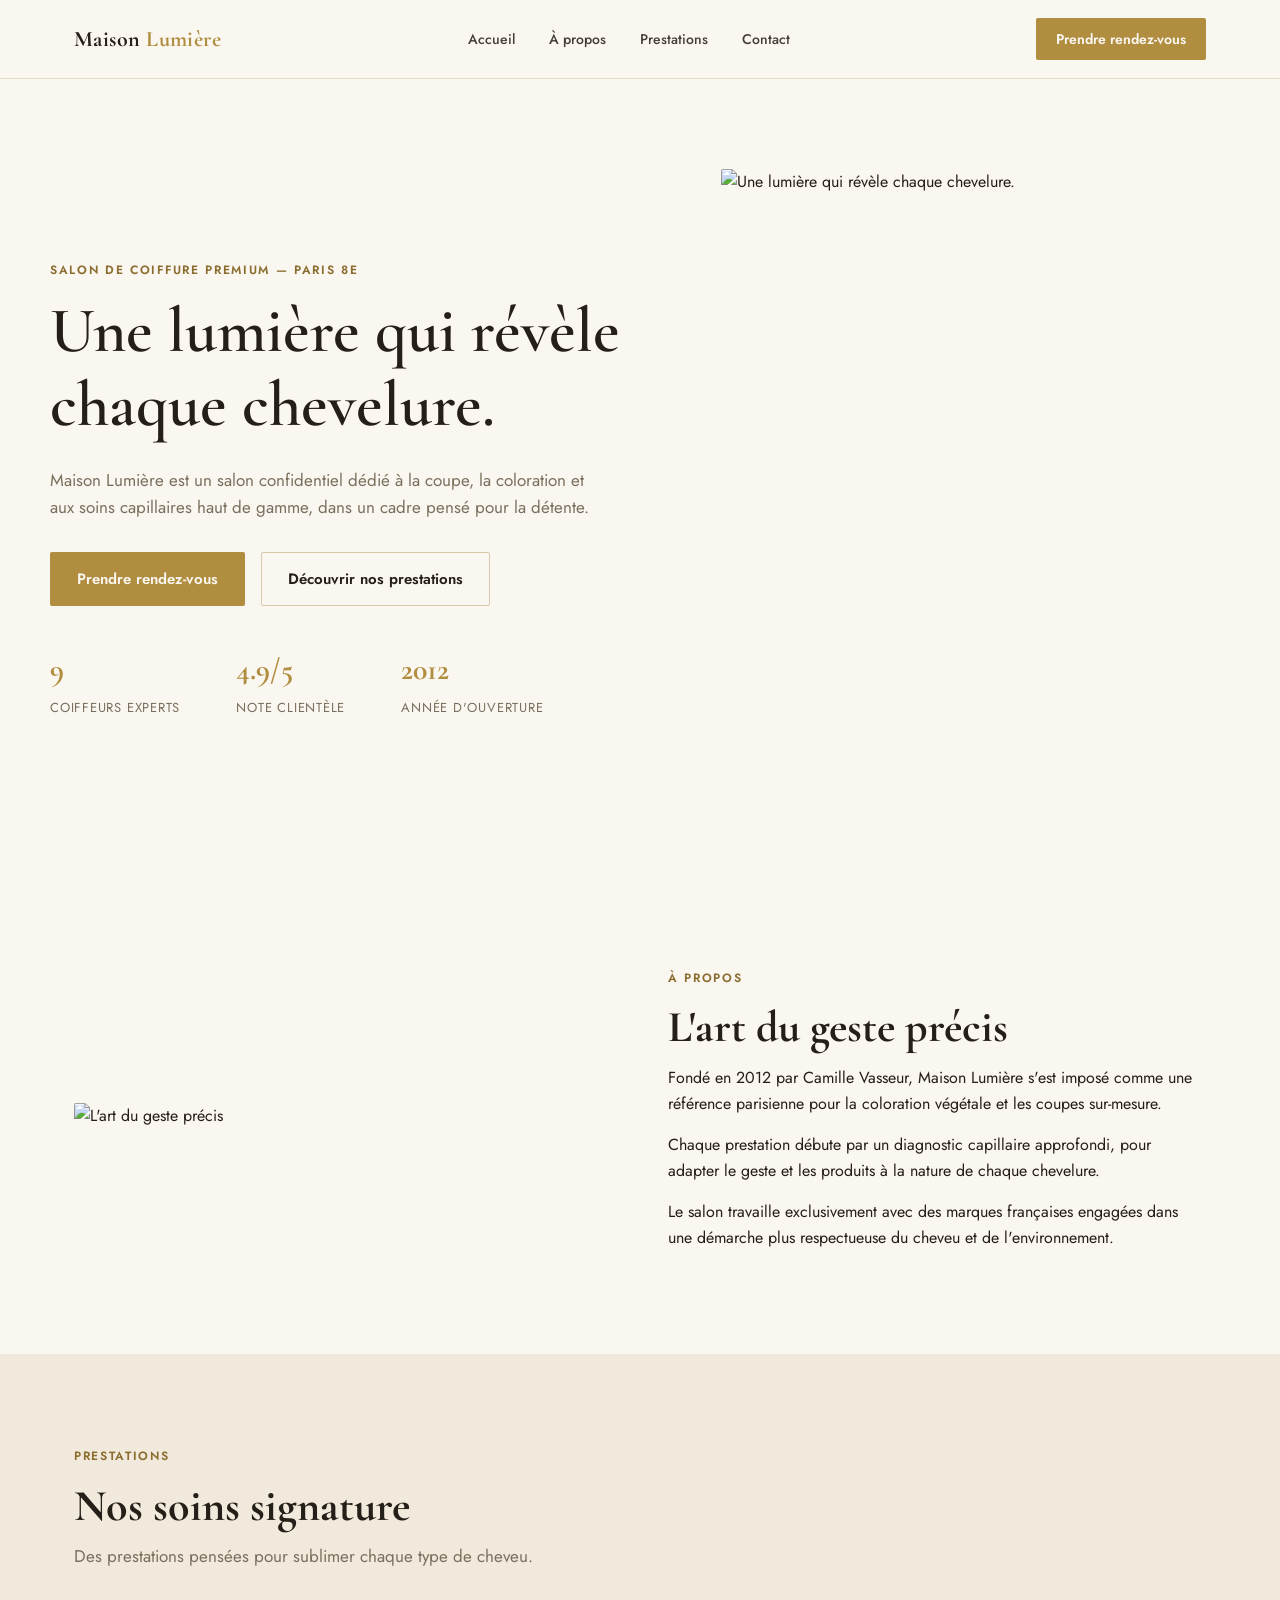
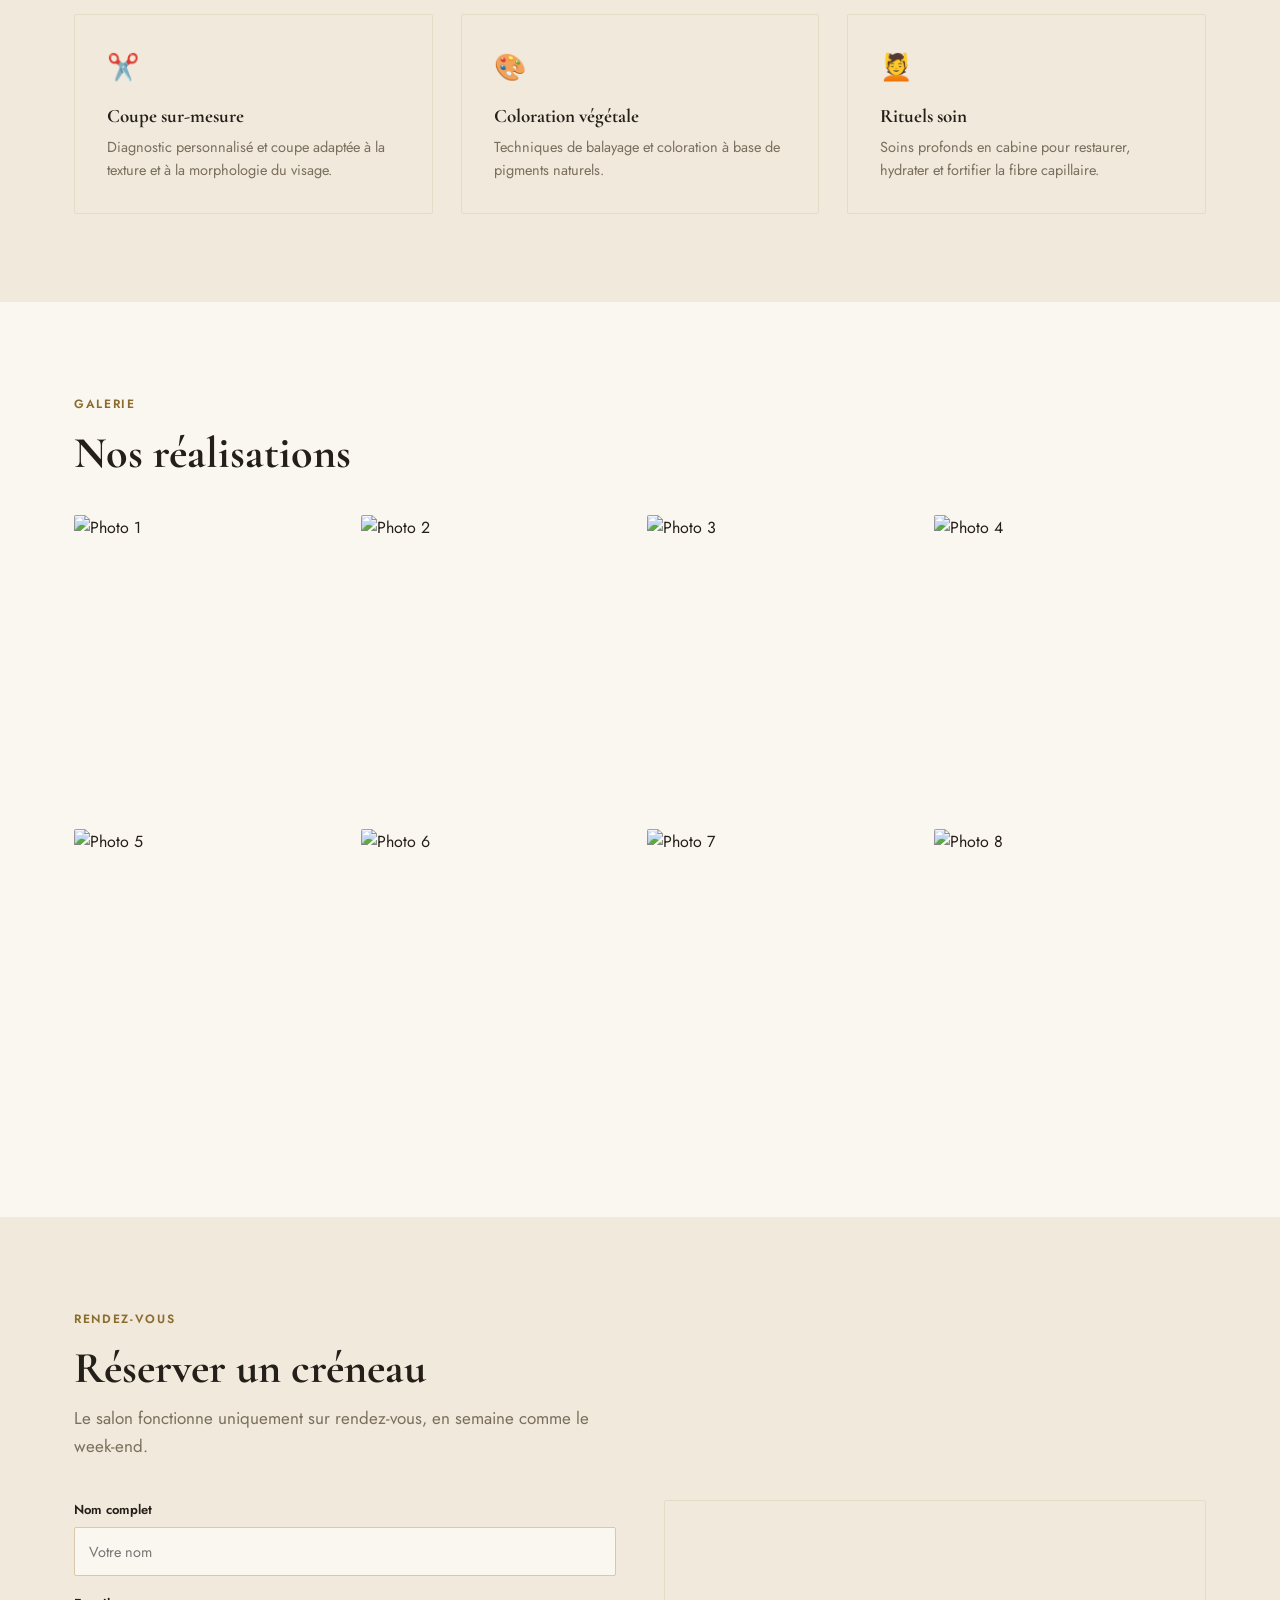
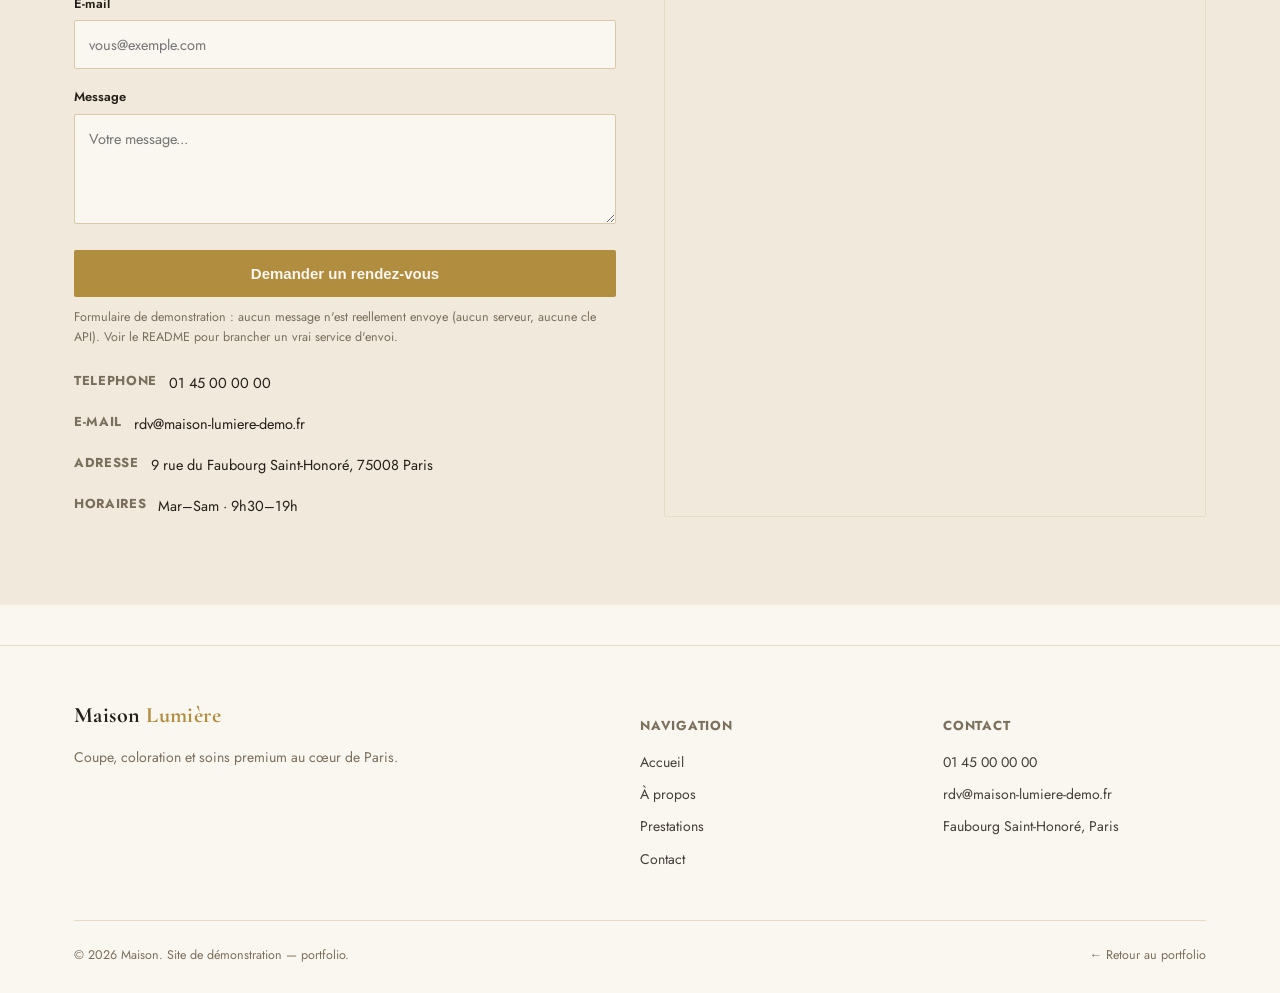
==== coiffeur/index.html @ 1f24f9f5 "Premier envoi : Structure du portfolio et générateur" ====
<!doctype html>
<html lang="fr">
<head>
<meta charset="UTF-8">
<meta name="viewport" content="width=device-width, initial-scale=1.0">
<title>Maison Lumière — Salon de coiffure premium à Paris</title>
<meta name="description" content="Maison Lumière, salon de coiffure premium à Paris. Coupe, coloration, soins. Prise de rendez-vous en ligne.">
<link rel="preconnect" href="https://fonts.googleapis.com">
<link href="https://fonts.googleapis.com/css2?family=Cormorant+Garamond:wght@600;700&family=Jost:wght@400;500;600&display=swap" rel="stylesheet">
<link rel="stylesheet" href="../assets/site.css">
<style>
  :root{
    --bg:#faf6f0; --surface:#f1e9dc; --text:#241f18; --muted:#7a6f5d;
    --line:#e6dbc7; --line-strong:#d8c9ac;
    --accent:#b08d3f; --accent-contrast:#faf6f0;
    --font-display:'Cormorant Garamond', serif;
    --font-body:'Jost', sans-serif;
    --radius:2px;
  }
  .hero h1{font-weight:600;} .eyebrow{color:#8a6d2f;}
</style>
</head>
<body>

<header class="nav">
  <div class="nav-inner">
    <a href="#accueil" class="brand">Maison <span>Lumière</span></a>
    <nav class="links">
      <a href="#accueil">Accueil</a>
      <a href="#apropos">À propos</a>
      <a href="#services">Prestations</a>
      <a href="#contact">Contact</a>
    </nav>
    <a href="#contact" class="nav-cta">Prendre rendez-vous</a>
    <button class="burger" aria-label="Menu"><span></span><span></span><span></span></button>
  </div>
  <div class="mobile-menu">
    <a href="#accueil">Accueil</a>
    <a href="#apropos">À propos</a>
    <a href="#services">Prestations</a>
    <a href="#contact">Contact</a>
  </div>
</header>


<section class="hero" id="accueil">
  <div class="container hero-grid">
    <div>
      
      <div class="eyebrow reveal">Salon de coiffure premium — Paris 8e</div>
      <h1 class="reveal">Une lumière qui révèle chaque chevelure.</h1>
      <p class="lede reveal">Maison Lumière est un salon confidentiel dédié à la coupe, la coloration et aux soins capillaires haut de gamme, dans un cadre pensé pour la détente.</p>
      <div class="hero-actions reveal">
        <a href="#contact" class="btn btn-primary">Prendre rendez-vous</a>
        <a href="#services" class="btn btn-ghost">Découvrir nos prestations</a>
      </div>
      <div class="stats reveal"><div class="stat"><b>9</b><span>coiffeurs experts</span></div><div class="stat"><b>4.9/5</b><span>note clientèle</span></div><div class="stat"><b>2012</b><span>année d'ouverture</span></div></div>
    </div>
    <div class="hero-media reveal">
      <img src="https://picsum.photos/seed/lumiere-hero/900/1100" alt="Une lumière qui révèle chaque chevelure." style="aspect-ratio:4/5;">
    </div>
  </div>
</section>



<section class="section" id="apropos">
  <div class="container split">
    
    <div class="reveal"><img src="https://picsum.photos/seed/lumiere-salon/900/700" alt="L'art du geste précis"></div>
    
    <div>
      <div class="eyebrow reveal">À propos</div>
      <h2 class="section-title reveal">L'art du geste précis</h2>
      <div class="reveal"><p>Fondé en 2012 par Camille Vasseur, Maison Lumière s'est imposé comme une référence parisienne pour la coloration végétale et les coupes sur-mesure.</p><p>Chaque prestation débute par un diagnostic capillaire approfondi, pour adapter le geste et les produits à la nature de chaque chevelure.</p><p>Le salon travaille exclusivement avec des marques françaises engagées dans une démarche plus respectueuse du cheveu et de l'environnement.</p></div>
    </div>
  </div>
</section>



<section class="section alt" id="services">
  <div class="container">
    <div class="eyebrow reveal">Prestations</div>
    <h2 class="section-title reveal">Nos soins signature</h2>
    <p class="lede reveal" style="margin-bottom:44px;">Des prestations pensées pour sublimer chaque type de cheveu.</p>
    <div class="grid-3"><div class="card reveal"><div class="icon">✂️</div><h3>Coupe sur-mesure</h3><p>Diagnostic personnalisé et coupe adaptée à la texture et à la morphologie du visage.</p></div><div class="card reveal"><div class="icon">🎨</div><h3>Coloration végétale</h3><p>Techniques de balayage et coloration à base de pigments naturels.</p></div><div class="card reveal"><div class="icon">💆</div><h3>Rituels soin</h3><p>Soins profonds en cabine pour restaurer, hydrater et fortifier la fibre capillaire.</p></div></div>
  </div>
</section>



<section class="section" id="galerie">
  <div class="container">
    <div class="eyebrow reveal">Galerie</div>
    <h2 class="section-title reveal" style="margin-bottom:36px;">Nos réalisations</h2>
    <div class="gallery reveal"><a href="https://picsum.photos/seed/lumiere-1/900/900" target="_blank" rel="noopener"><img src="https://picsum.photos/seed/lumiere-1/500/500" alt="Photo 1" loading="lazy"></a><a href="https://picsum.photos/seed/lumiere-2/900/900" target="_blank" rel="noopener"><img src="https://picsum.photos/seed/lumiere-2/500/500" alt="Photo 2" loading="lazy"></a><a href="https://picsum.photos/seed/lumiere-3/900/900" target="_blank" rel="noopener"><img src="https://picsum.photos/seed/lumiere-3/500/500" alt="Photo 3" loading="lazy"></a><a href="https://picsum.photos/seed/lumiere-4/900/900" target="_blank" rel="noopener"><img src="https://picsum.photos/seed/lumiere-4/500/500" alt="Photo 4" loading="lazy"></a><a href="https://picsum.photos/seed/lumiere-5/900/900" target="_blank" rel="noopener"><img src="https://picsum.photos/seed/lumiere-5/500/500" alt="Photo 5" loading="lazy"></a><a href="https://picsum.photos/seed/lumiere-6/900/900" target="_blank" rel="noopener"><img src="https://picsum.photos/seed/lumiere-6/500/500" alt="Photo 6" loading="lazy"></a><a href="https://picsum.photos/seed/lumiere-7/900/900" target="_blank" rel="noopener"><img src="https://picsum.photos/seed/lumiere-7/500/500" alt="Photo 7" loading="lazy"></a><a href="https://picsum.photos/seed/lumiere-8/900/900" target="_blank" rel="noopener"><img src="https://picsum.photos/seed/lumiere-8/500/500" alt="Photo 8" loading="lazy"></a></div>
  </div>
</section>



<section class="section alt" id="contact">
  <div class="container">
    <div class="eyebrow reveal">Rendez-vous</div>
    <h2 class="section-title reveal">Réserver un créneau</h2>
    <p class="lede reveal" style="margin-bottom:40px;">Le salon fonctionne uniquement sur rendez-vous, en semaine comme le week-end.</p>
    <div class="contact-grid">
      <div class="reveal">
        <form class="contact-form">
          <div class="field"><label>Nom complet</label><input type="text" required placeholder="Votre nom"></div>
          <div class="field"><label>E-mail</label><input type="email" required placeholder="vous@exemple.com"></div>
          <div class="field"><label>Message</label><textarea required placeholder="Votre message..."></textarea></div>
          <button type="submit" class="btn btn-primary" style="width:100%;">Demander un rendez-vous</button>
        </form>
        <p class="form-note">Formulaire de demonstration : aucun message n'est reellement envoye (aucun serveur, aucune cle API). Voir le README pour brancher un vrai service d'envoi.</p>
        <div class="contact-info">
          <div><b>Telephone</b>01 45 00 00 00</div>
          <div><b>E-mail</b>rdv@maison-lumiere-demo.fr</div>
          <div><b>Adresse</b>9 rue du Faubourg Saint-Honoré, 75008 Paris</div>
          <div><b>Horaires</b>Mar–Sam · 9h30–19h</div>
        </div>
      </div>
      <div class="map reveal">
        <iframe loading="lazy" src="https://www.google.com/maps?q=Faubourg+Saint-Honore+Paris&output=embed"></iframe>
      </div>
    </div>
  </div>
</section>


<footer class="site-footer">
  <div class="container">
    <div class="footer-grid">
      <div>
        <div class="brand" style="margin-bottom:12px;">Maison <span>Lumière</span></div>
        <p class="lede" style="font-size:14px;">Coupe, coloration et soins premium au cœur de Paris.</p>
      </div>
      <div>
        <h4>Navigation</h4>
        <a href="#accueil">Accueil</a>
        <a href="#apropos">À propos</a>
        <a href="#services">Prestations</a>
        <a href="#contact">Contact</a>
      </div>
      <div>
        <h4>Contact</h4>
        <a href="tel:01 45 00 00 00">01 45 00 00 00</a>
        <a href="mailto:rdv@maison-lumiere-demo.fr">rdv@maison-lumiere-demo.fr</a>
        <a href="#">Faubourg Saint-Honoré, Paris</a>
      </div>
    </div>
    <div class="footer-bottom">
      <span>© 2026 Maison. Site de démonstration — portfolio.</span>
      <span><a href="../index.html">← Retour au portfolio</a></span>
    </div>
  </div>
</footer>

<script src="../assets/site.js"></script>
</body>
</html>
---- assets/site.css ----
/* ===================================================================
   Feuille de style partagée — utilisée par les 8 sites de démonstration
   Chaque site définit ses propres couleurs via des variables CSS
   dans son <head>, cette feuille gère la structure et les composants.
   =================================================================== */

:root{
  --font-display: 'Playfair Display', serif;
  --font-body: 'Inter', sans-serif;
  --radius: 6px;
  --maxw: 1180px;
}

*,*::before,*::after{ box-sizing:border-box; }
html{ scroll-behavior:smooth; }
body{
  margin:0;
  font-family:var(--font-body);
  color:var(--text);
  background:var(--bg);
  line-height:1.6;
  -webkit-font-smoothing:antialiased;
}
img{ max-width:100%; display:block; }
a{ color:inherit; text-decoration:none; }
h1,h2,h3{ font-family:var(--font-display); margin:0 0 .4em; line-height:1.15; }
p{ margin:0 0 1em; }
.container{ max-width:var(--maxw); margin:0 auto; padding:0 24px; }
.section{ padding:88px 0; }
.section-title{ font-size:clamp(28px,4vw,44px); margin-bottom:12px; }
.eyebrow{
  display:inline-block; font-family:var(--font-body); font-size:12px;
  letter-spacing:.14em; text-transform:uppercase; color:var(--accent);
  margin-bottom:14px; font-weight:600;
}
.lede{ max-width:560px; color:var(--muted); font-size:17px; }

/* ---------- Header ---------- */
header.nav{
  position:sticky; top:0; z-index:50;
  background:var(--bg); border-bottom:1px solid var(--line);
}
.nav-inner{
  max-width:var(--maxw); margin:0 auto; padding:18px 24px;
  display:flex; align-items:center; justify-content:space-between;
}
.brand{ font-family:var(--font-display); font-size:22px; font-weight:700; letter-spacing:.02em; }
.brand span{ color:var(--accent); }
nav.links{ display:flex; gap:34px; font-size:14px; font-weight:500; }
nav.links a{ opacity:.85; transition:opacity .2s; }
nav.links a:hover{ opacity:1; color:var(--accent); }
.nav-cta{
  background:var(--accent); color:var(--accent-contrast);
  padding:10px 20px; border-radius:var(--radius); font-size:14px; font-weight:600;
  white-space:nowrap;
}
.burger{ display:none; flex-direction:column; gap:5px; background:none; border:0; cursor:pointer; padding:6px; }
.burger span{ width:24px; height:2px; background:var(--text); display:block; }
.mobile-menu{
  display:none; flex-direction:column; gap:0; border-top:1px solid var(--line);
  background:var(--bg);
}
.mobile-menu.open{ display:flex; }
.mobile-menu a{ padding:16px 24px; border-bottom:1px solid var(--line); font-size:15px; }

@media (max-width:860px){
  nav.links, .nav-cta{ display:none; }
  .burger{ display:flex; }
}

/* ---------- Hero ---------- */
.hero{ position:relative; overflow:hidden; }
.hero-grid{
  display:grid; grid-template-columns:1.1fr .9fr; gap:48px; align-items:center;
  padding:90px 0 70px;
}
.hero h1{ font-size:clamp(36px,5.4vw,64px); }
.hero-actions{ display:flex; gap:16px; margin-top:30px; flex-wrap:wrap; }
.btn{
  display:inline-flex; align-items:center; justify-content:center; gap:8px;
  padding:14px 26px; border-radius:var(--radius); font-weight:600; font-size:15px;
  cursor:pointer; border:1px solid transparent; transition:transform .15s ease, opacity .15s ease;
}
.btn:hover{ transform:translateY(-2px); }
.btn-primary{ background:var(--accent); color:var(--accent-contrast); }
.btn-ghost{ background:transparent; border-color:var(--line-strong); color:var(--text); }
.hero-media{ border-radius:var(--radius); overflow:hidden; aspect-ratio:4/5; }
.hero-media img{ width:100%; height:100%; object-fit:cover; }

@media (max-width:860px){
  .hero-grid{ grid-template-columns:1fr; padding-top:50px; }
  .hero-media{ order:-1; aspect-ratio:16/10; }
}

/* ---------- Stat / trust bar ---------- */
.stats{ display:flex; gap:56px; margin-top:40px; flex-wrap:wrap; }
.stat b{ display:block; font-family:var(--font-display); font-size:30px; color:var(--accent); }
.stat span{ font-size:13px; color:var(--muted); text-transform:uppercase; letter-spacing:.06em; }

/* ---------- Cards / grids ---------- */
.grid-3{ display:grid; grid-template-columns:repeat(3,1fr); gap:28px; }
.grid-2{ display:grid; grid-template-columns:1fr 1fr; gap:28px; }
@media (max-width:860px){ .grid-3, .grid-2{ grid-template-columns:1fr; } }

.card{
  background:var(--surface); border:1px solid var(--line); border-radius:var(--radius);
  padding:32px; transition:transform .2s ease, box-shadow .2s ease;
}
.card:hover{ transform:translateY(-4px); box-shadow:0 14px 30px -18px rgba(0,0,0,.25); }
.card .icon{ font-size:26px; margin-bottom:16px; }
.card h3{ font-size:19px; margin-bottom:8px; }
.card p{ color:var(--muted); font-size:14.5px; margin:0; }

/* ---------- Gallery ---------- */
.gallery{ display:grid; grid-template-columns:repeat(4,1fr); gap:14px; }
.gallery img{ border-radius:var(--radius); aspect-ratio:1/1; object-fit:cover; width:100%; }
.gallery a:nth-child(4n+1) img, .gallery a:nth-child(4n+2) img{ aspect-ratio: 1/1.1; }
@media (max-width:860px){ .gallery{ grid-template-columns:repeat(2,1fr); } }

/* ---------- Testimonials ---------- */
.quote{
  background:var(--surface); border:1px solid var(--line); border-radius:var(--radius);
  padding:28px; font-size:15px;
}
.quote .stars{ color:var(--accent); letter-spacing:2px; margin-bottom:12px; }
.quote .who{ margin-top:16px; font-weight:600; font-size:14px; }
.quote .who span{ display:block; font-weight:400; color:var(--muted); font-size:13px; }

/* ---------- Split section ---------- */
.split{ display:grid; grid-template-columns:1fr 1fr; gap:56px; align-items:center; }
@media (max-width:860px){ .split{ grid-template-columns:1fr; } }
.split img{ border-radius:var(--radius); }

/* ---------- Banner / CTA ---------- */
.banner{
  background:var(--accent); color:var(--accent-contrast);
  border-radius:var(--radius); padding:56px; text-align:center;
}
.banner h2{ color:var(--accent-contrast); }
.banner p{ opacity:.9; }

/* alt background section */
.alt{ background:var(--surface); }

/* ---------- Contact ---------- */
.contact-grid{ display:grid; grid-template-columns:1fr 1fr; gap:48px; }
@media (max-width:860px){ .contact-grid{ grid-template-columns:1fr; } }
.field{ margin-bottom:18px; }
.field label{ display:block; font-size:13px; font-weight:600; margin-bottom:6px; }
.field input, .field textarea{
  width:100%; padding:13px 14px; border-radius:var(--radius); border:1px solid var(--line-strong);
  background:var(--bg); color:var(--text); font-family:var(--font-body); font-size:14.5px;
}
.field textarea{ resize:vertical; min-height:110px; }
.form-note{ font-size:12.5px; color:var(--muted); margin-top:10px; }
.map{ border-radius:var(--radius); overflow:hidden; border:1px solid var(--line); }
.map iframe{ width:100%; height:100%; min-height:280px; border:0; display:block; }
.contact-info{ display:flex; flex-direction:column; gap:18px; margin-top:24px; }
.contact-info div{ display:flex; gap:12px; font-size:14.5px; }
.contact-info b{ font-size:13px; text-transform:uppercase; letter-spacing:.05em; display:block; color:var(--muted); }

/* ---------- Footer ---------- */
footer.site-footer{ border-top:1px solid var(--line); padding:52px 0 28px; margin-top:40px; }
.footer-grid{ display:grid; grid-template-columns:2fr 1fr 1fr; gap:40px; }
@media (max-width:860px){ .footer-grid{ grid-template-columns:1fr; gap:28px; } }
.footer-grid h4{ font-size:13px; text-transform:uppercase; letter-spacing:.06em; margin-bottom:14px; color:var(--muted); }
.footer-grid a{ display:block; font-size:14px; margin-bottom:10px; opacity:.85; }
.footer-grid a:hover{ opacity:1; }
.footer-bottom{
  margin-top:40px; padding-top:24px; border-top:1px solid var(--line);
  display:flex; justify-content:space-between; font-size:12.5px; color:var(--muted); flex-wrap:wrap; gap:10px;
}

/* ---------- reveal on scroll ---------- */
.reveal{ opacity:0; transform:translateY(18px); transition:opacity .6s ease, transform .6s ease; }
.reveal.in{ opacity:1; transform:none; }

@media (prefers-reduced-motion: reduce){
  .reveal{ opacity:1; transform:none; transition:none; }
  html{ scroll-behavior:auto; }
}

/* badge used on plumber/lawyer/etc for urgency or trust */
.badge{
  display:inline-flex; align-items:center; gap:8px; background:var(--surface);
  border:1px solid var(--line); padding:8px 14px; border-radius:100px; font-size:13px; font-weight:600;
}
.badge .dot{ width:8px; height:8px; border-radius:50%; background:var(--accent); }
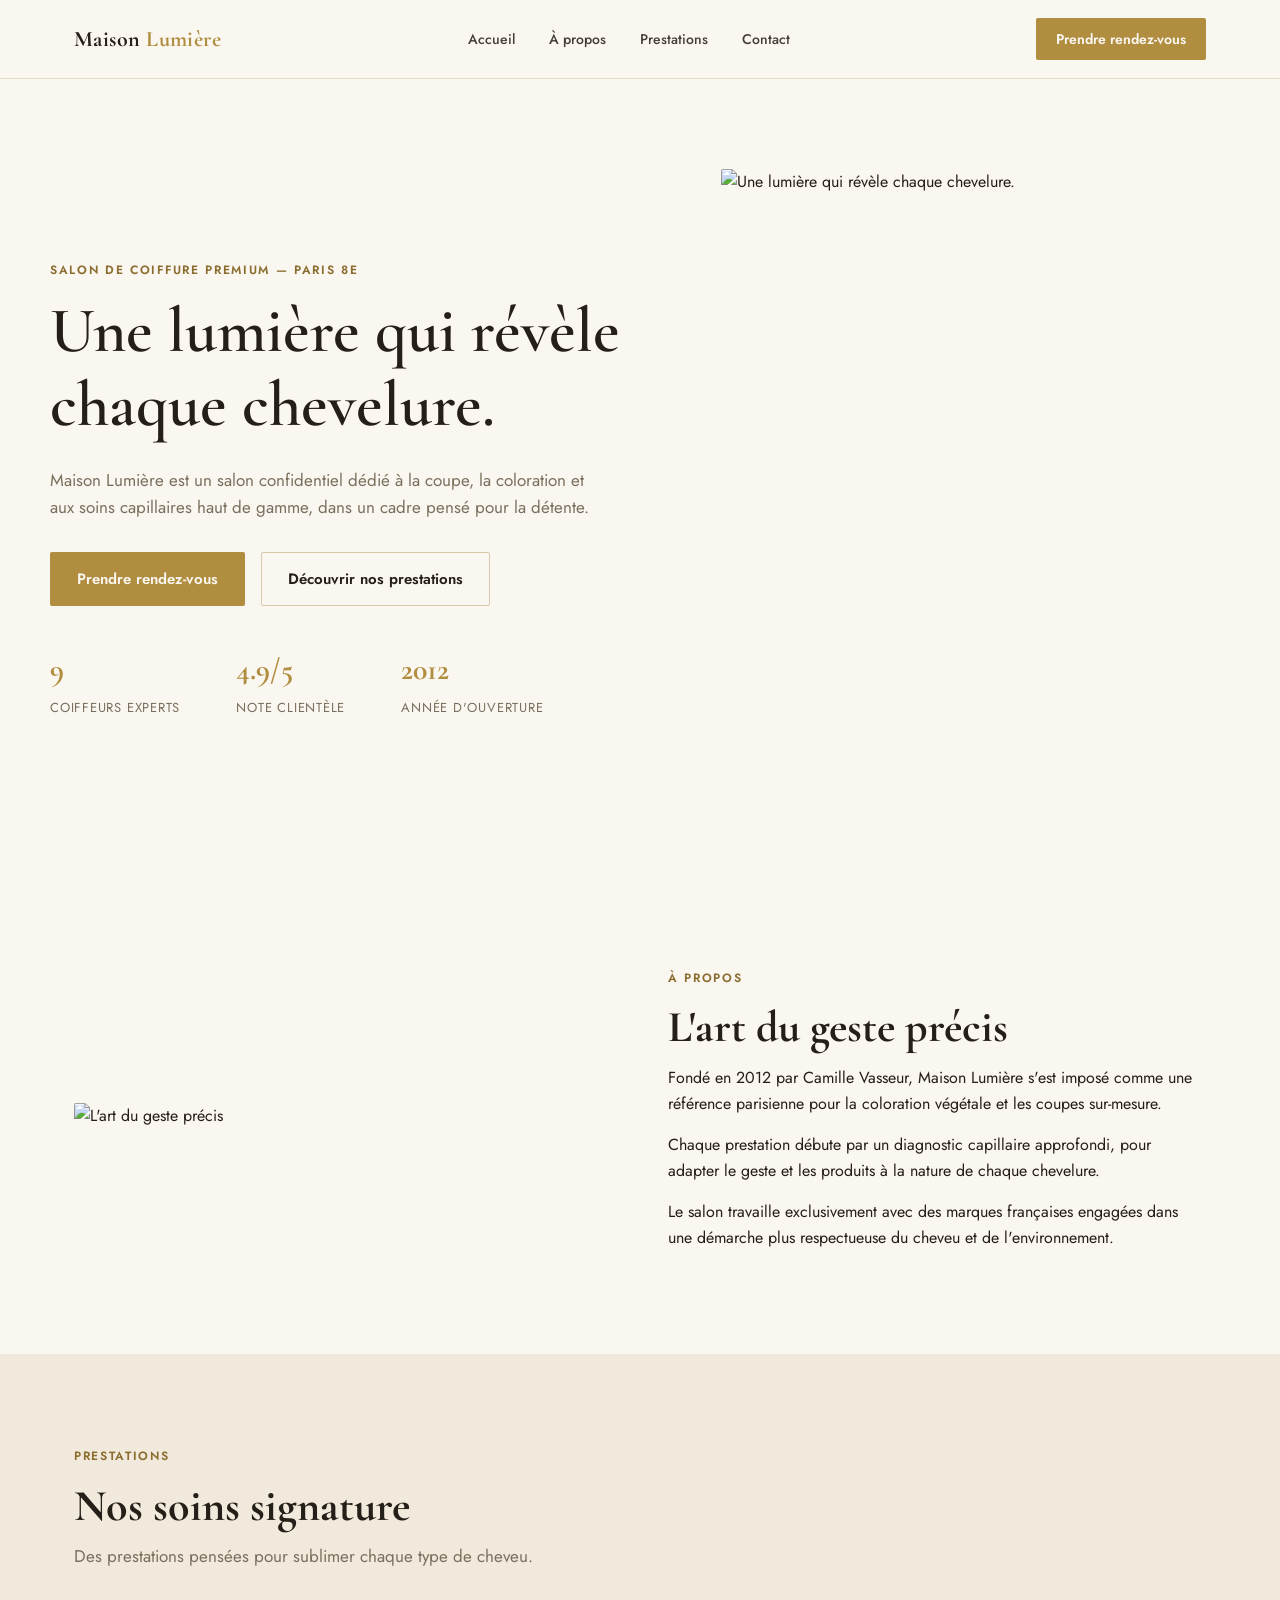
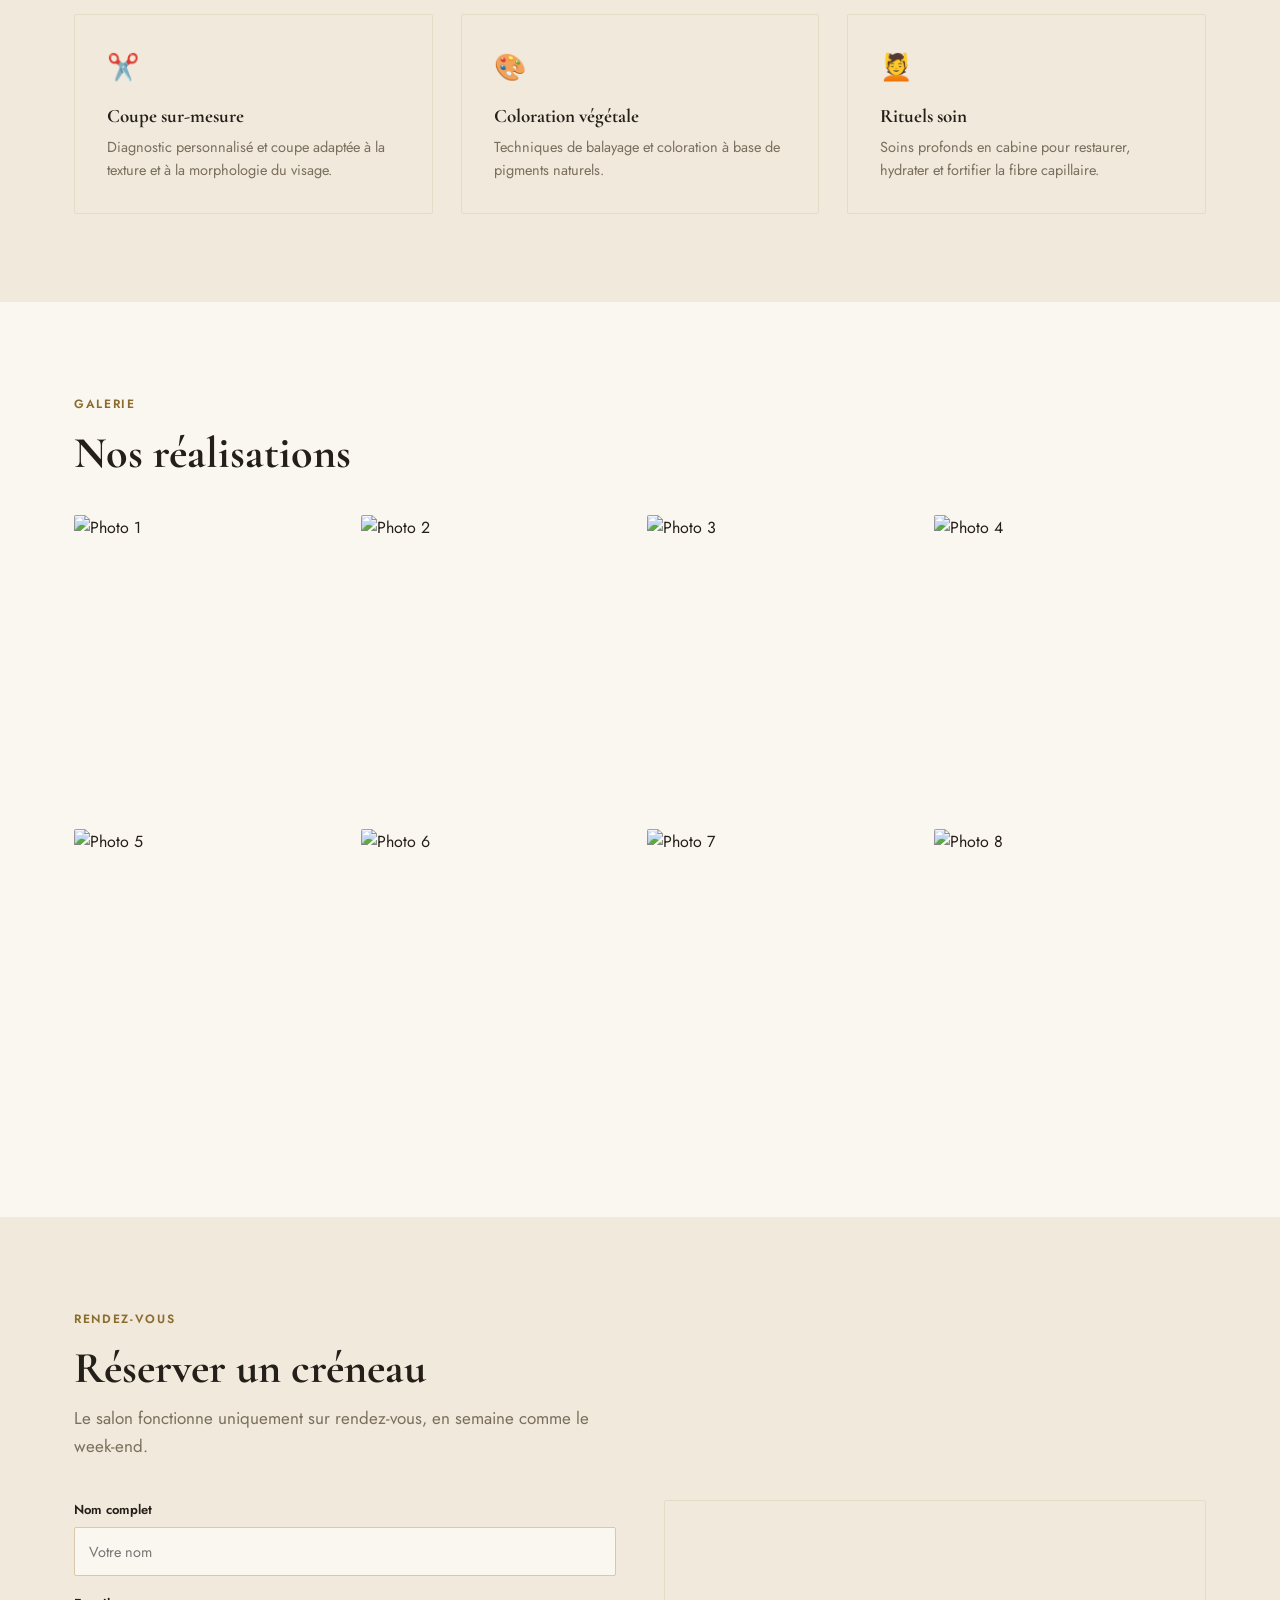
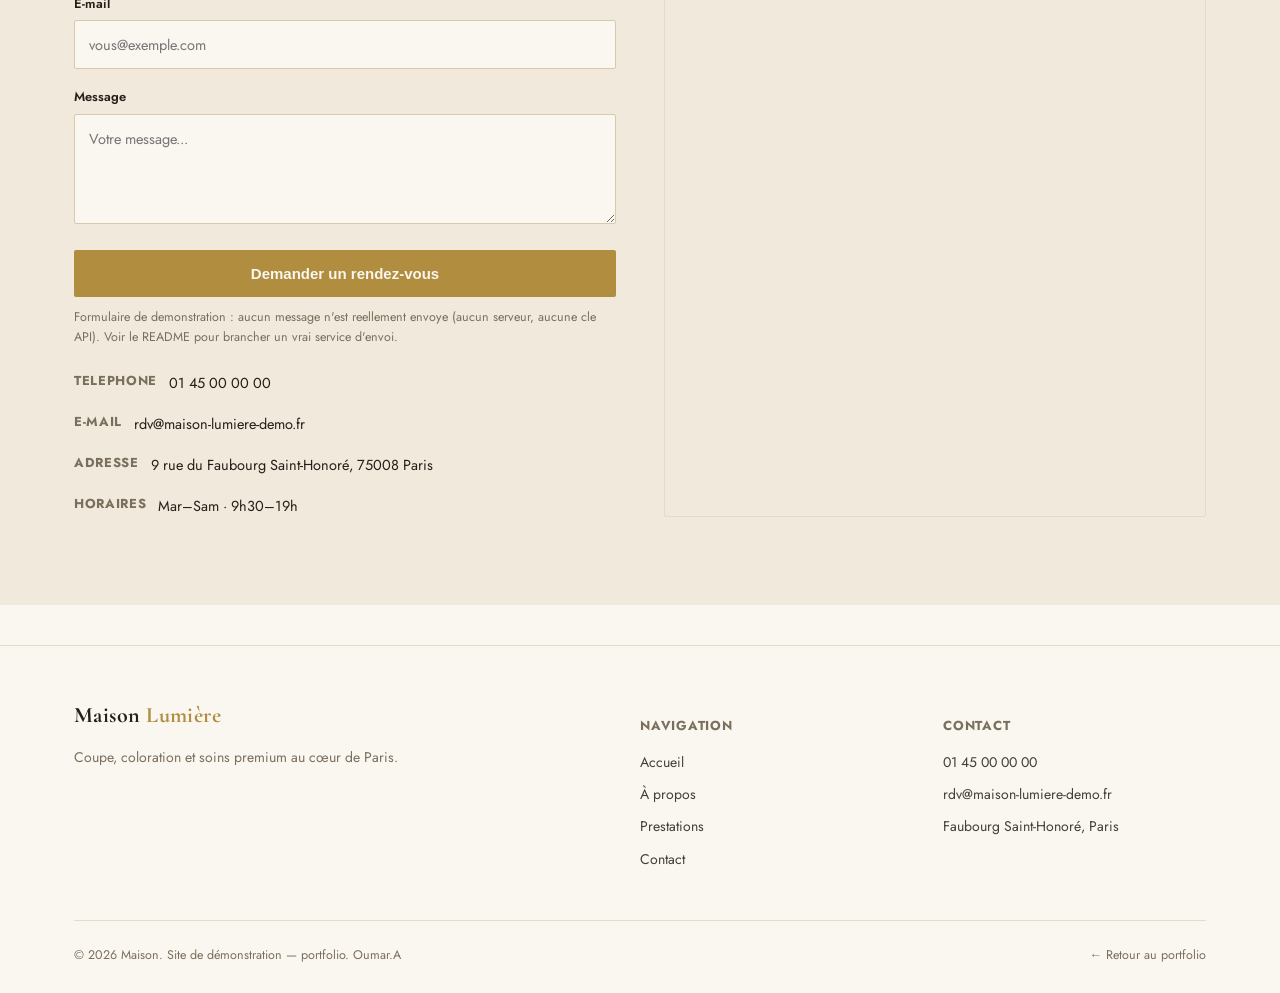
==== commit 4df74804: "Update index.html" ====
--- a/coiffeur/index.html
+++ b/coiffeur/index.html
@@ -151,7 +151,7 @@
       </div>
     </div>
     <div class="footer-bottom">
-      <span>© 2026 Maison. Site de démonstration — portfolio.</span>
+      <span>© 2026 Maison. Site de démonstration — portfolio. Oumar.A</span>
       <span><a href="../index.html">← Retour au portfolio</a></span>
     </div>
   </div>
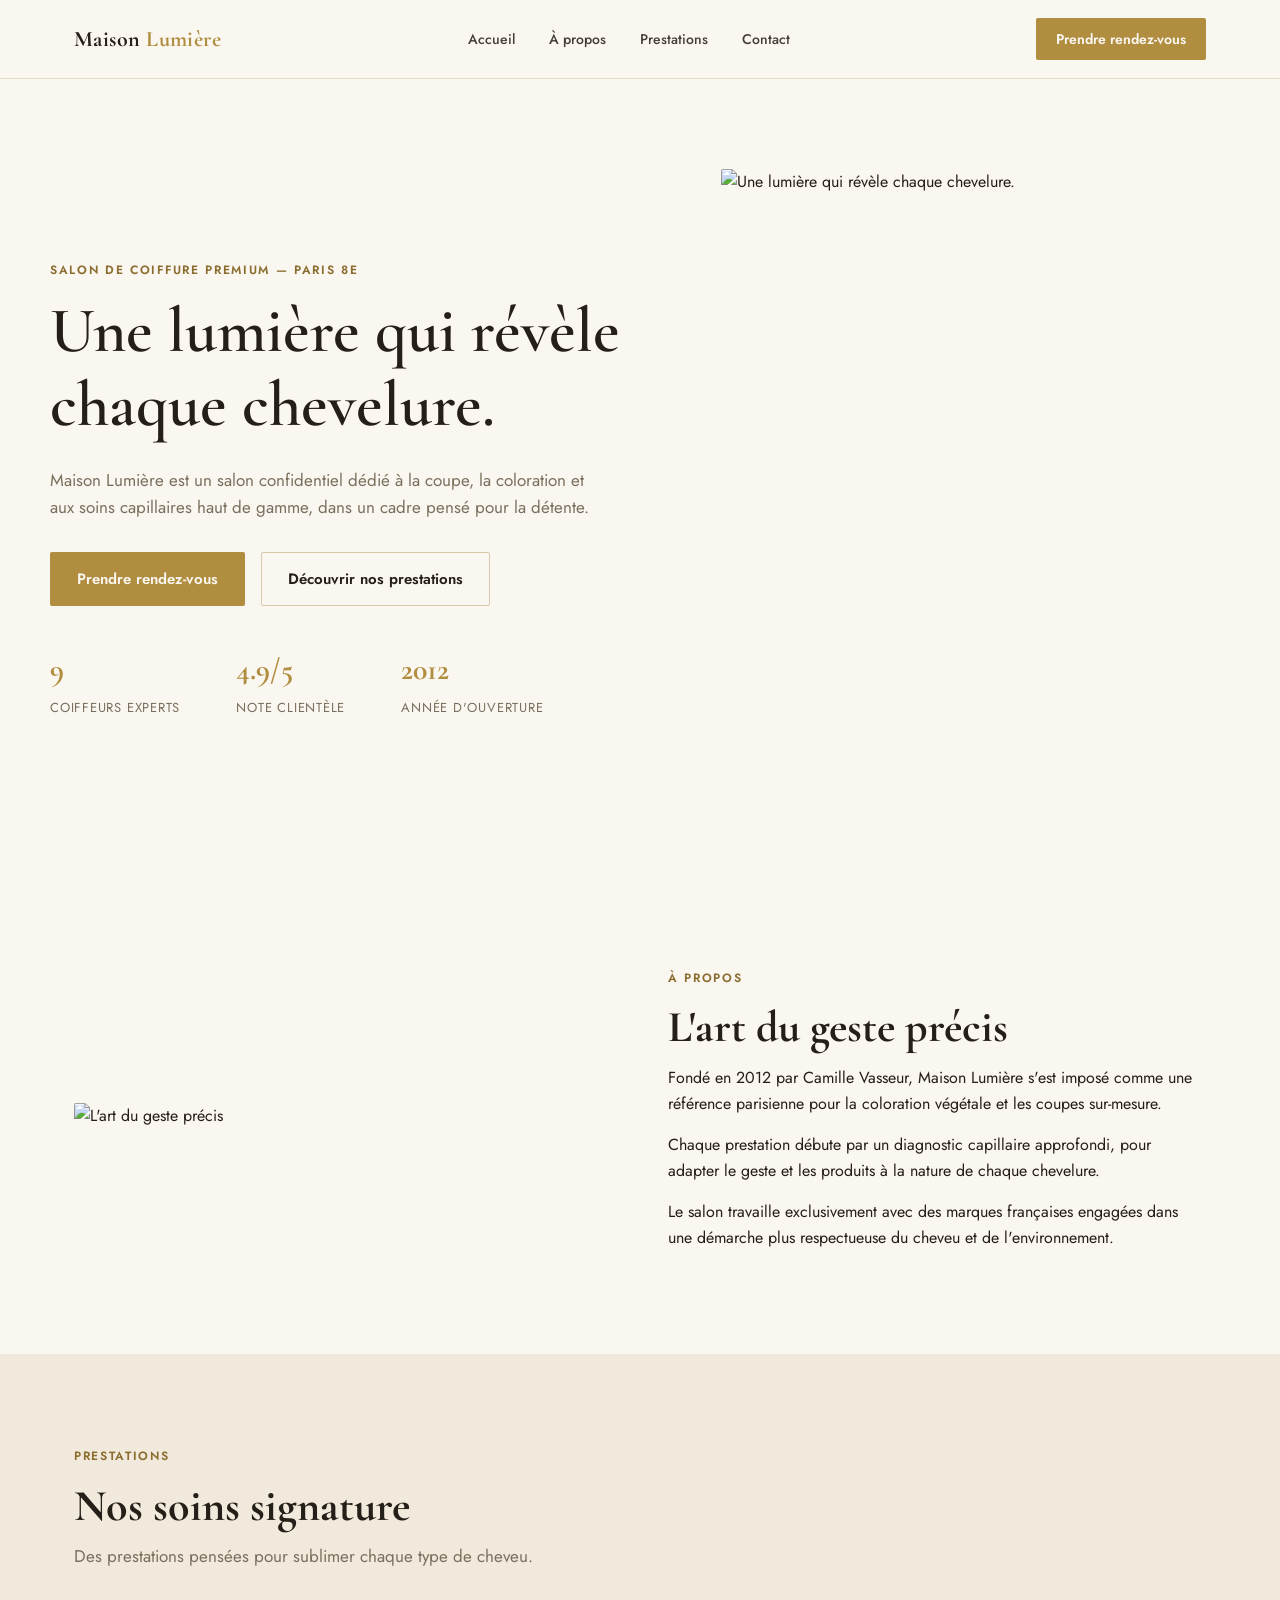
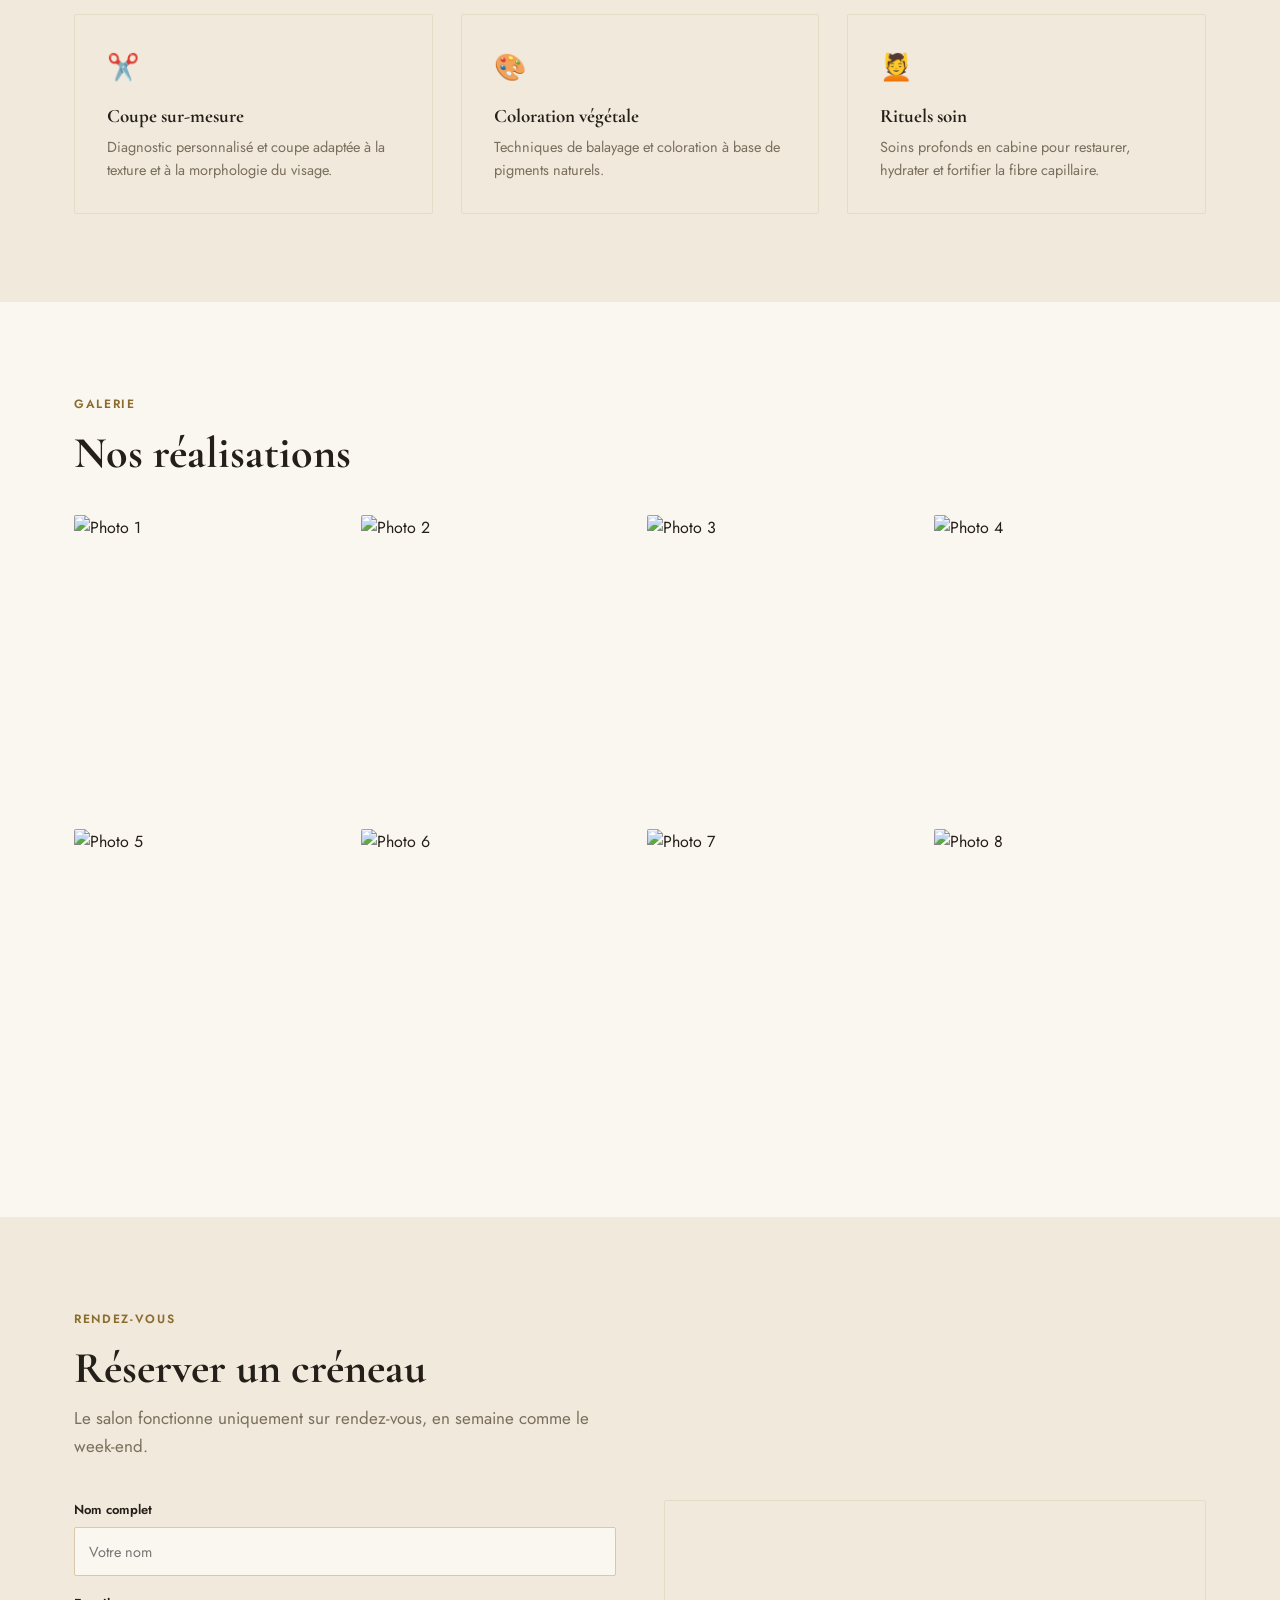
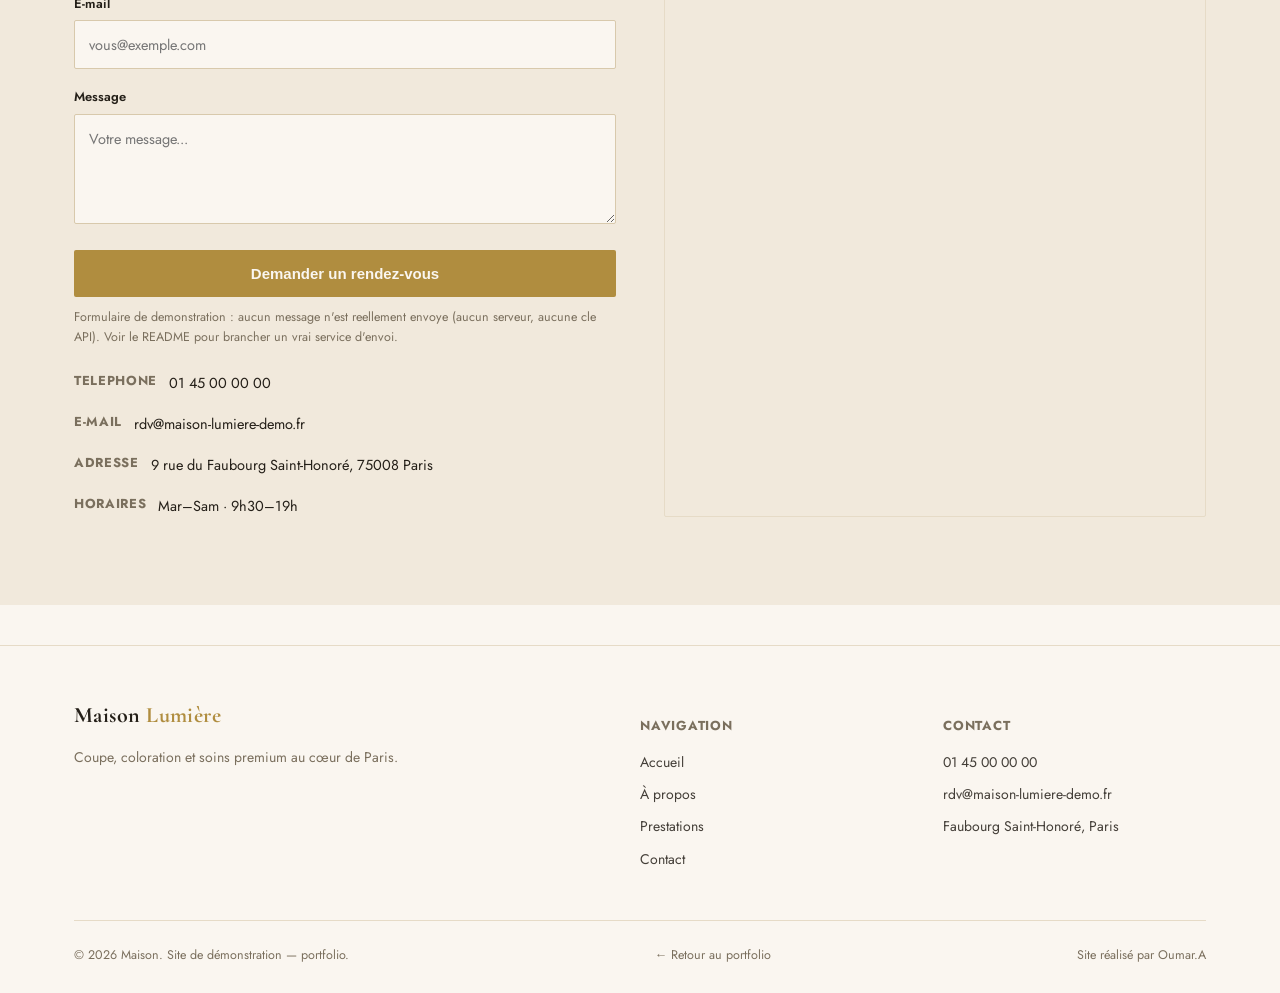
==== commit e6dbcd6d: "Add files via upload" ====
--- a/coiffeur/index.html
+++ b/coiffeur/index.html
@@ -32,9 +32,9 @@
       <a href="#contact">Contact</a>
     </nav>
     <a href="#contact" class="nav-cta">Prendre rendez-vous</a>
-    <button class="burger" aria-label="Menu"><span></span><span></span><span></span></button>
+    <button class="burger" aria-label="Menu" aria-expanded="false" aria-controls="mobile-menu"><span></span><span></span><span></span></button>
   </div>
-  <div class="mobile-menu">
+  <div class="mobile-menu" id="mobile-menu">
     <a href="#accueil">Accueil</a>
     <a href="#apropos">À propos</a>
     <a href="#services">Prestations</a>
@@ -151,8 +151,9 @@
       </div>
     </div>
     <div class="footer-bottom">
-      <span>© 2026 Maison. Site de démonstration — portfolio. Oumar.A</span>
+      <span>© 2026 Maison. Site de démonstration — portfolio.</span>
       <span><a href="../index.html">← Retour au portfolio</a></span>
+      <span>Site réalisé par Oumar.A</span>
     </div>
   </div>
 </footer>
